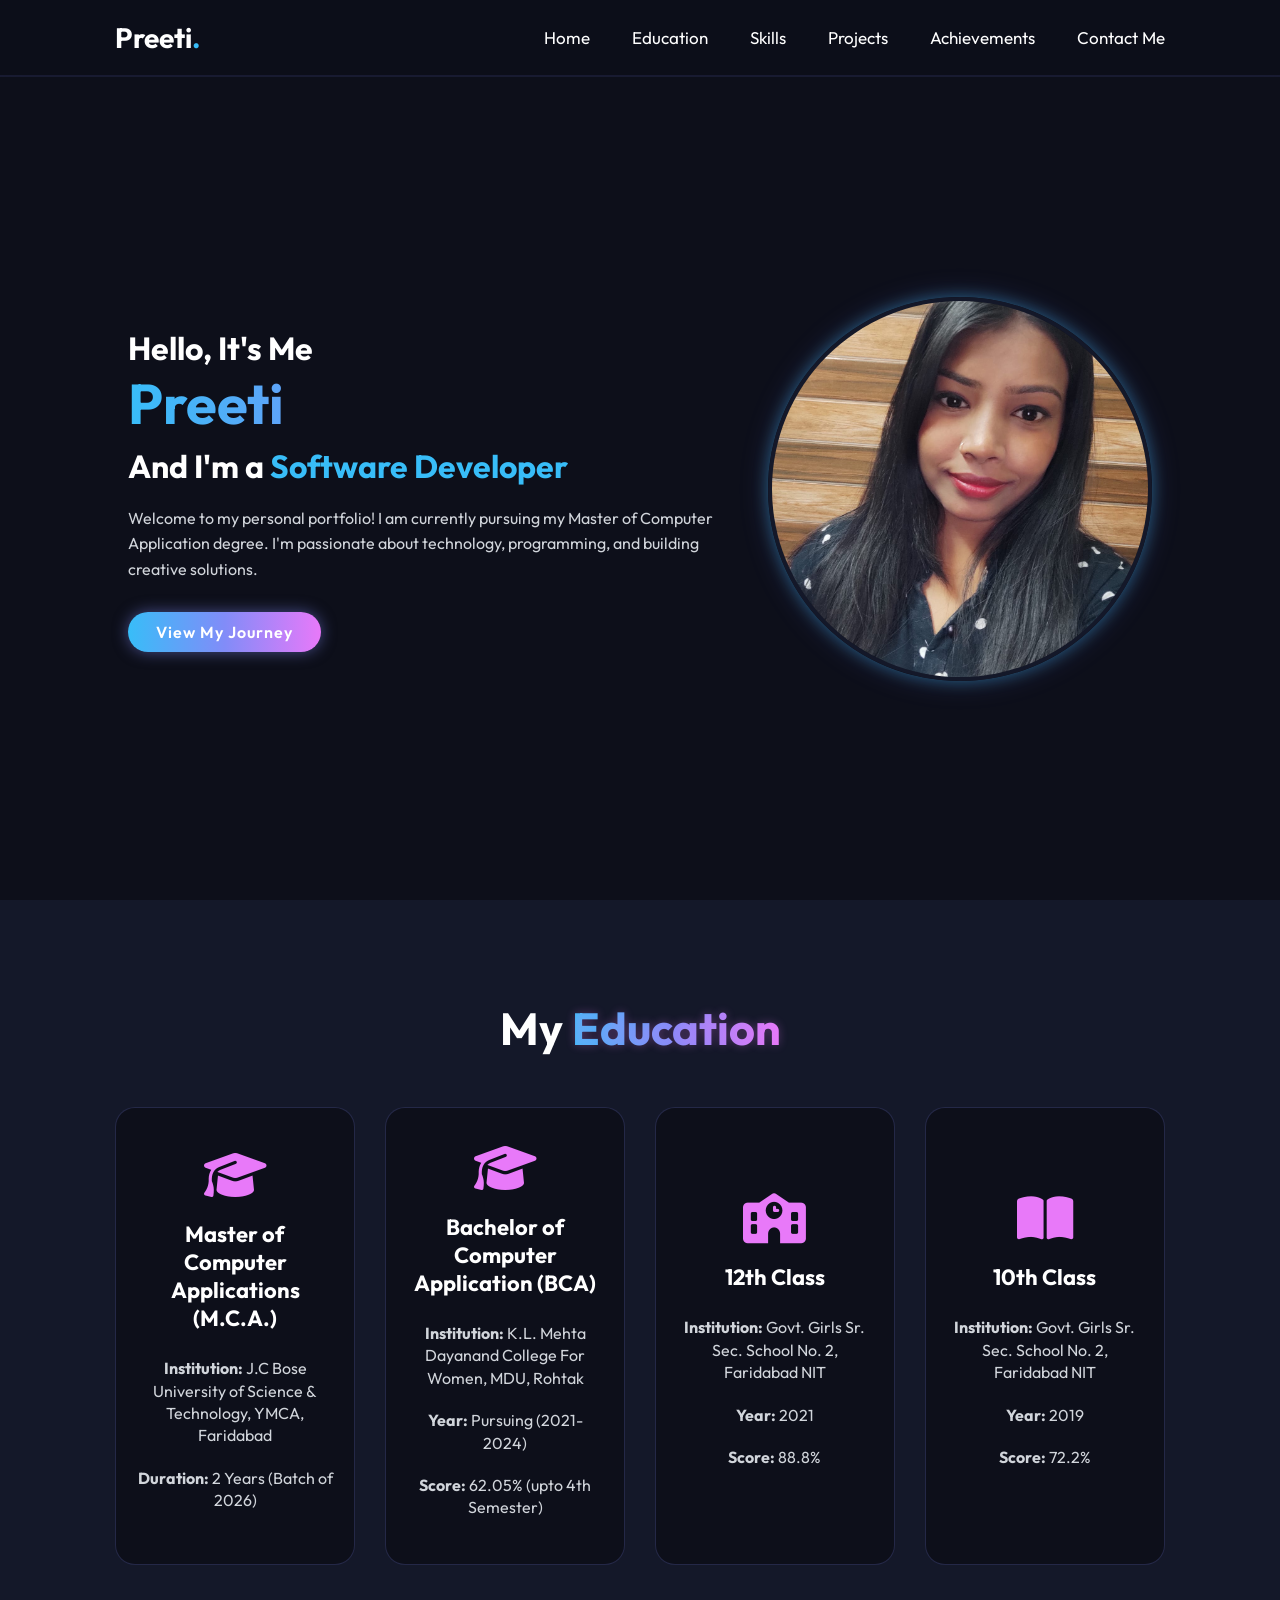
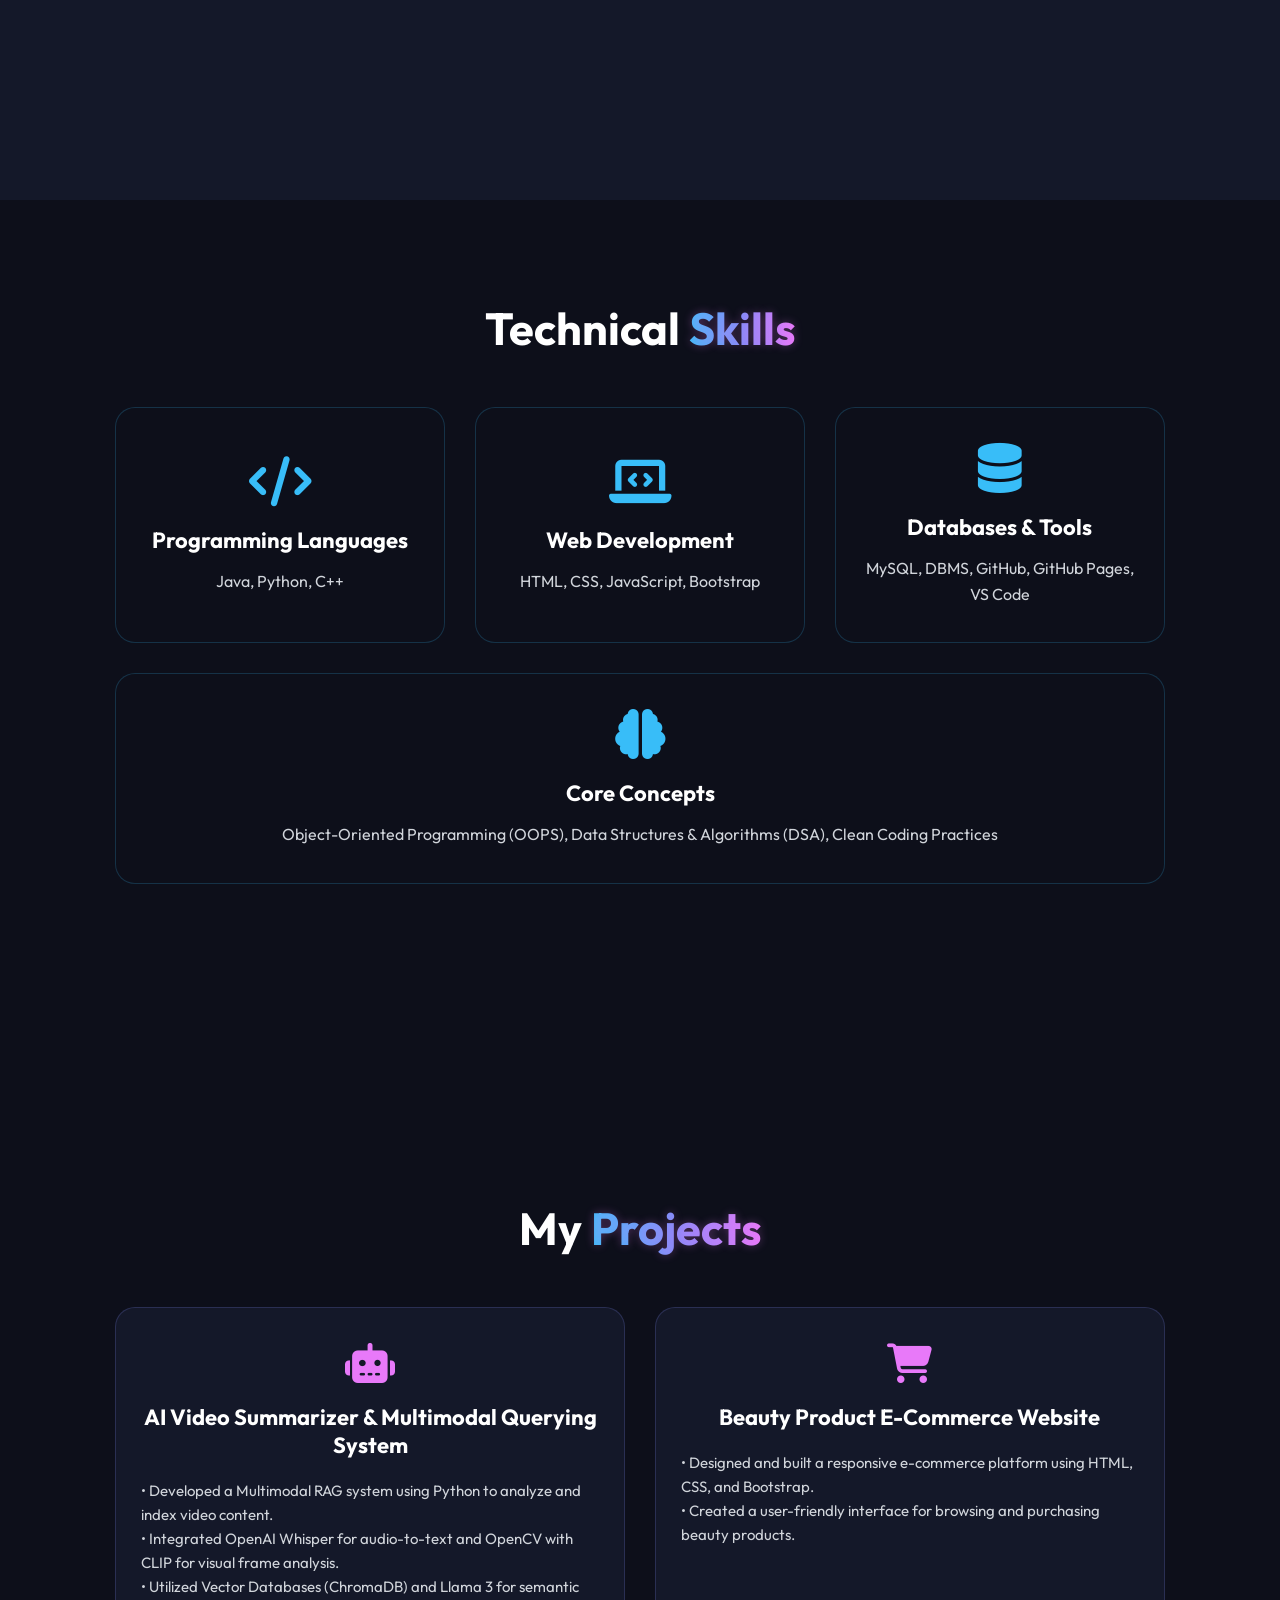
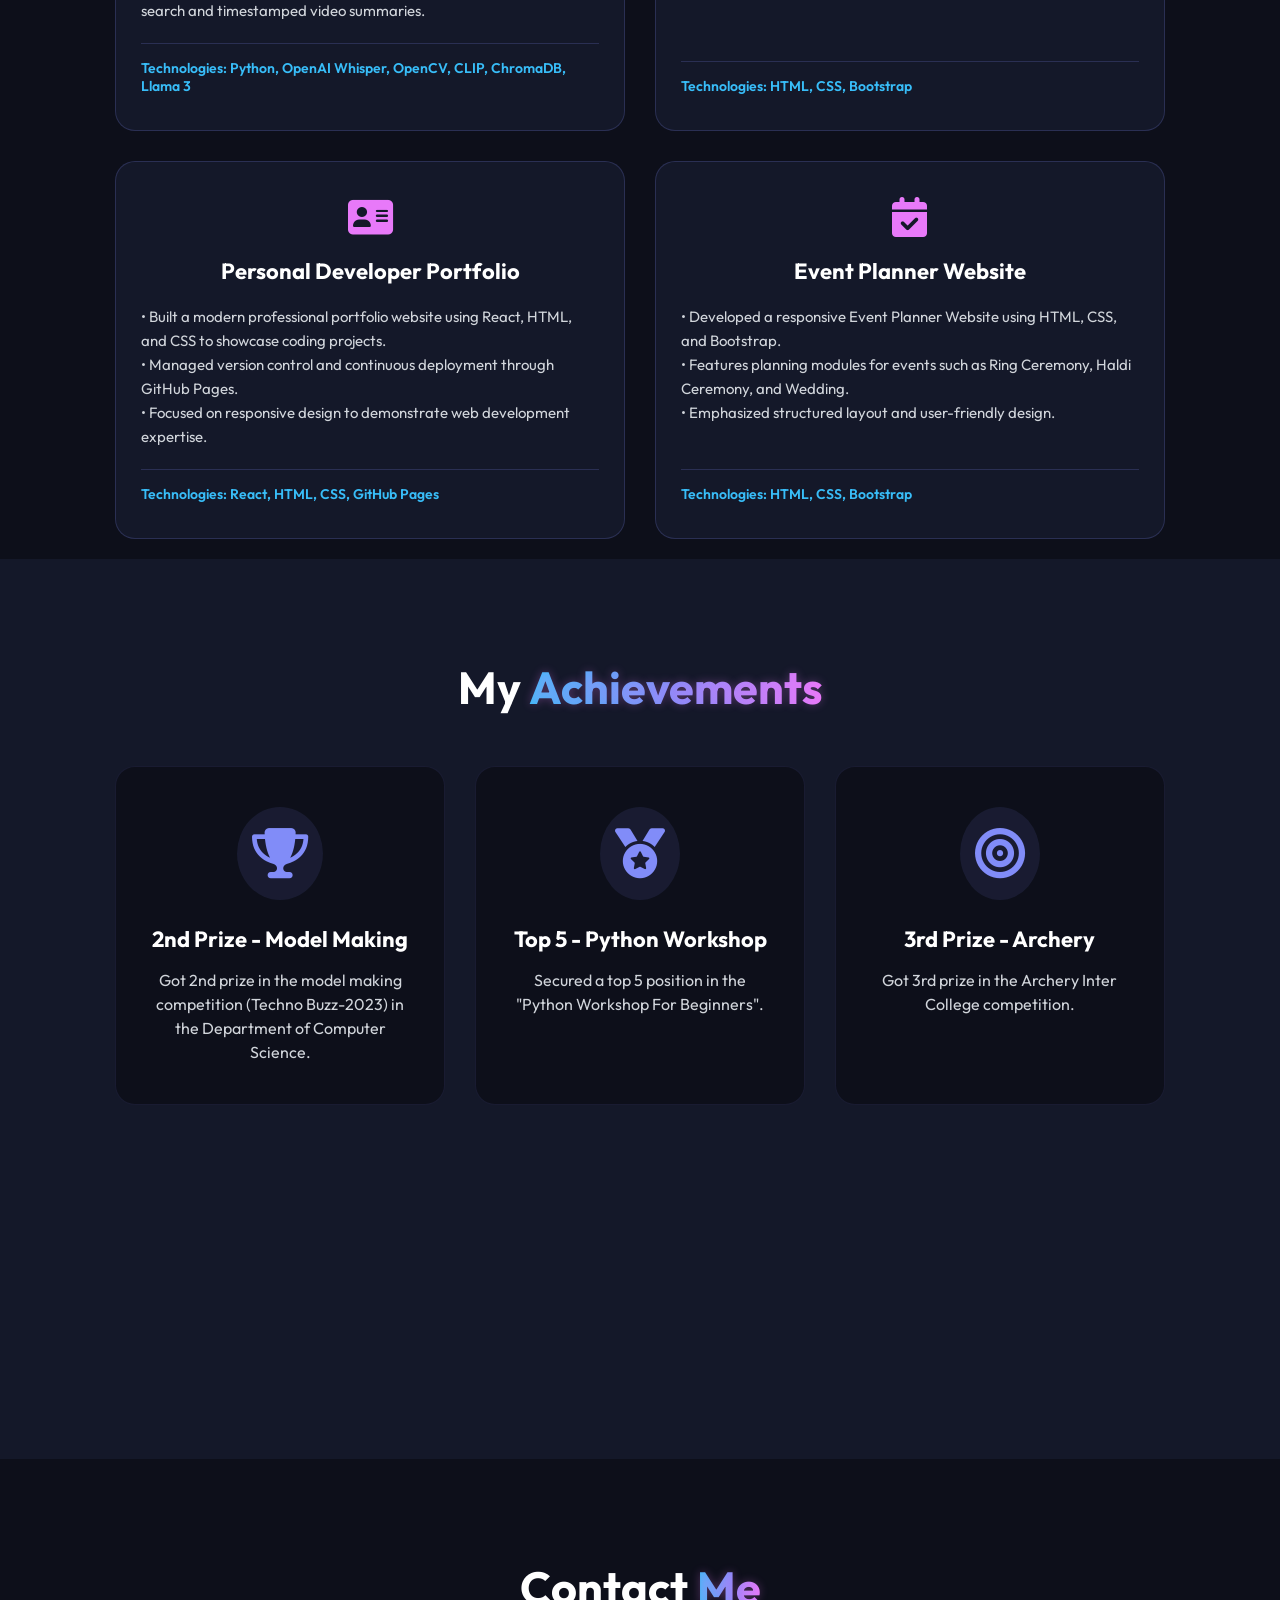
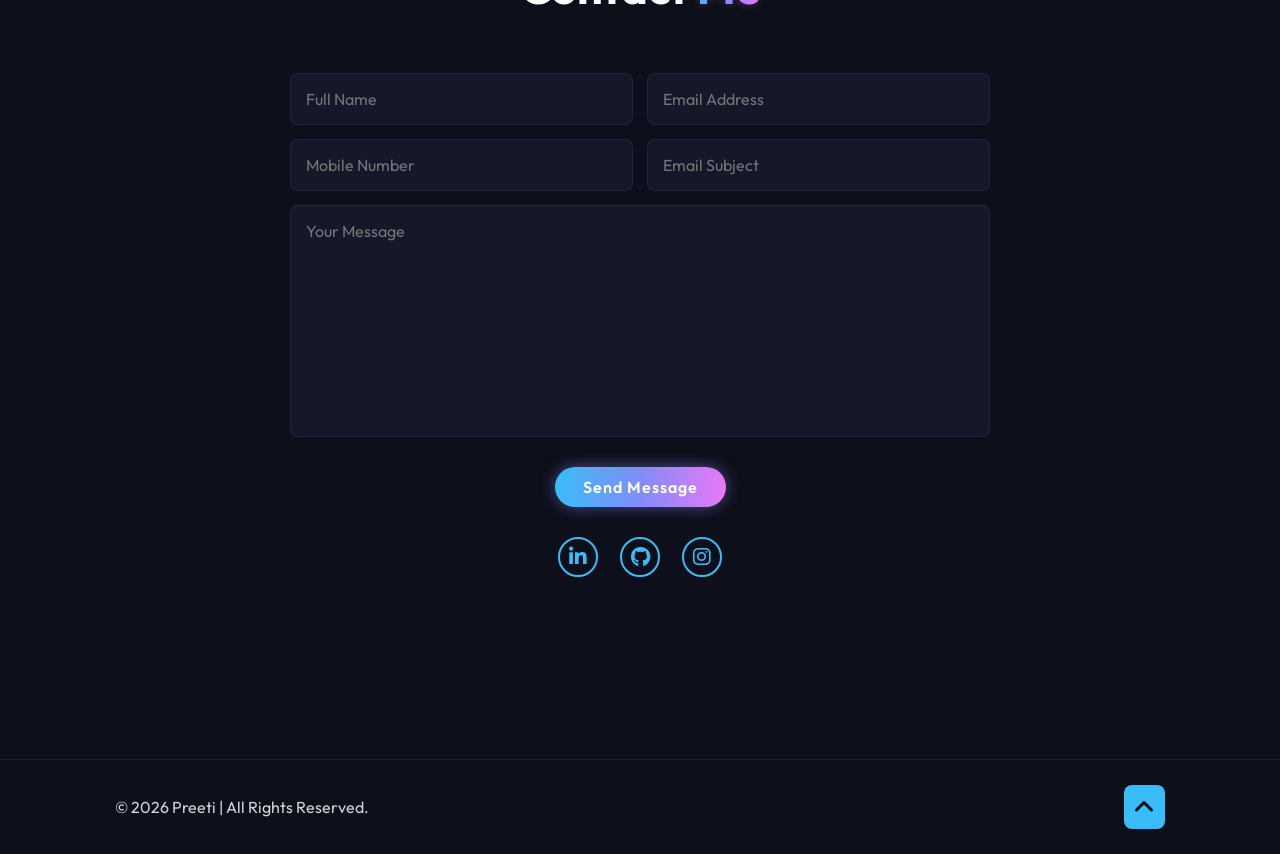
==== index.html @ 8437bf31 "Deleted README and renamed files for portfolio" ====
<!DOCTYPE html>
<html lang="en">

<head>
    <meta charset="UTF-8">
    <meta name="viewport" content="width=device-width, initial-scale=1.0">
    <title>Preeti | Portfolio</title>
    <!-- Modern Font: Outfit -->
    <link rel="preconnect" href="https://fonts.googleapis.com">
    <link rel="preconnect" href="https://fonts.gstatic.com" crossorigin>
    <link href="https://fonts.googleapis.com/css2?family=Outfit:wght@300;400;600;700&display=swap" rel="stylesheet">
    <!-- Font Awesome for Icons -->
    <link rel="stylesheet" href="https://cdnjs.cloudflare.com/ajax/libs/font-awesome/6.4.0/css/all.min.css">
    <link rel="stylesheet" href="style.css">
</head>

<body>
    <header class="header">
        <a href="#home" class="logo">Preeti<span>.</span></a>
        <nav class="navbar">
            <a href="#home">Home</a>
            <a href="#education">Education</a>
            <a href="#skills">Skills</a>
            <a href="#projects">Projects</a>
            <a href="#achievements">Achievements</a>
            <a href="#contact">Contact Me</a>
        </nav>
    </header>

    <section class="home" id="home">
        <div class="home-content">
            <h3>Hello, It's Me</h3>
            <h1>Preeti</h1>
            <h3>And I'm a <span class="highlight-text">Software Developer</span></h3>
            <p>Welcome to my personal portfolio! I am currently pursuing my Master of Computer Application degree. I'm
                passionate about technology, programming, and building creative solutions.</p>

            <a href="#education" class="btn">View My Journey</a>
        </div>
        <div class="home-img">
            <img src="preeti.jpeg" alt="Preeti Profile Picture">
        </div>
    </section>

    <section class="education" id="education">
        <h2 class="heading">My <span>Education</span></h2>
        <div class="education-container">
            <div class="education-box">
                <i class="fa-solid fa-graduation-cap"></i>
                <h3>Master of Computer Applications (M.C.A.)</h3>
                <p><strong>Institution:</strong> J.C Bose University of Science & Technology, YMCA, Faridabad</p>
                <p><strong>Duration:</strong> 2 Years (Batch of 2026)</p>
            </div>
            <div class="education-box">
                <i class="fa-solid fa-graduation-cap"></i>
                <h3>Bachelor of Computer Application (BCA)</h3>
                <p><strong>Institution:</strong> K.L. Mehta Dayanand College For Women, MDU, Rohtak</p>
                <p><strong>Year:</strong> Pursuing (2021-2024)</p>
                <p><strong>Score:</strong> 62.05% (upto 4th Semester)</p>
            </div>
            <div class="education-box">
                <i class="fa-solid fa-school"></i>
                <h3>12th Class</h3>
                <p><strong>Institution:</strong> Govt. Girls Sr. Sec. School No. 2, Faridabad NIT</p>
                <p><strong>Year:</strong> 2021</p>
                <p><strong>Score:</strong> 88.8%</p>
            </div>
            <div class="education-box">
                <i class="fa-solid fa-book-open"></i>
                <h3>10th Class</h3>
                <p><strong>Institution:</strong> Govt. Girls Sr. Sec. School No. 2, Faridabad NIT</p>
                <p><strong>Year:</strong> 2019</p>
                <p><strong>Score:</strong> 72.2%</p>
            </div>
        </div>
    </section>

    <section class="skills" id="skills">
        <h2 class="heading">Technical <span>Skills</span></h2>
        <div class="skills-container">
            <div class="skill-category">
                <i class="fa-solid fa-code"></i>
                <h3>Programming Languages</h3>
                <p>Java, Python, C++</p>
            </div>
            <div class="skill-category">
                <i class="fa-solid fa-laptop-code"></i>
                <h3>Web Development</h3>
                <p>HTML, CSS, JavaScript, Bootstrap</p>
            </div>
            <div class="skill-category">
                <i class="fa-solid fa-database"></i>
                <h3>Databases & Tools</h3>
                <p>MySQL, DBMS, GitHub, GitHub Pages, VS Code</p>
            </div>
            <div class="skill-category">
                <i class="fa-solid fa-brain"></i>
                <h3>Core Concepts</h3>
                <p>Object-Oriented Programming (OOPS), Data Structures & Algorithms (DSA), Clean Coding Practices</p>
            </div>
        </div>
    </section>

    <section class="projects" id="projects">
        <h2 class="heading">My <span>Projects</span></h2>
        <div class="project-container">
            <div class="project-box">
                <i class="fa-solid fa-robot"></i>
                <h3>AI Video Summarizer & Multimodal Querying System</h3>
                <p>• Developed a Multimodal RAG system using Python to analyze and index video content.<br>
                    • Integrated OpenAI Whisper for audio-to-text and OpenCV with CLIP for visual frame analysis.<br>
                    • Utilized Vector Databases (ChromaDB) and Llama 3 for semantic search and timestamped video
                    summaries.</p>
                <div class="tech-stack">Technologies: Python, OpenAI Whisper, OpenCV, CLIP, ChromaDB, Llama 3</div>
            </div>
            <div class="project-box">
                <i class="fa-solid fa-cart-shopping"></i>
                <h3>Beauty Product E-Commerce Website</h3>
                <p>• Designed and built a responsive e-commerce platform using HTML, CSS, and Bootstrap.<br>
                    • Created a user-friendly interface for browsing and purchasing beauty products.</p>
                <div class="tech-stack">Technologies: HTML, CSS, Bootstrap</div>
            </div>
            <div class="project-box">
                <i class="fa-solid fa-address-card"></i>
                <h3>Personal Developer Portfolio</h3>
                <p>• Built a modern professional portfolio website using React, HTML, and CSS to showcase coding
                    projects.<br>
                    • Managed version control and continuous deployment through GitHub Pages.<br>
                    • Focused on responsive design to demonstrate web development expertise.</p>
                <div class="tech-stack">Technologies: React, HTML, CSS, GitHub Pages</div>
            </div>
            <div class="project-box">
                <i class="fa-solid fa-calendar-check"></i>
                <h3>Event Planner Website</h3>
                <p>• Developed a responsive Event Planner Website using HTML, CSS, and Bootstrap.<br>
                    • Features planning modules for events such as Ring Ceremony, Haldi Ceremony, and Wedding.<br>
                    • Emphasized structured layout and user-friendly design.</p>
                <div class="tech-stack">Technologies: HTML, CSS, Bootstrap</div>
            </div>
        </div>
    </section>

    <section class="achievements" id="achievements">
        <h2 class="heading">My <span>Achievements</span></h2>
        <div class="achievement-container">
            <div class="achievement-card">
                <div class="card-icon"><i class="fa-solid fa-trophy"></i></div>
                <h3>2nd Prize - Model Making</h3>
                <p>Got 2nd prize in the model making competition (Techno Buzz-2023) in the Department of Computer
                    Science.</p>
            </div>
            <div class="achievement-card">
                <div class="card-icon"><i class="fa-solid fa-medal"></i></div>
                <h3>Top 5 - Python Workshop</h3>
                <p>Secured a top 5 position in the "Python Workshop For Beginners".</p>
            </div>
            <div class="achievement-card">
                <div class="card-icon"><i class="fa-solid fa-bullseye"></i></div>
                <h3>3rd Prize - Archery</h3>
                <p>Got 3rd prize in the Archery Inter College competition.</p>
            </div>
        </div>
    </section>

    <section class="contact" id="contact">
        <h2 class="heading">Contact <span>Me</span></h2>
        <form action="#" class="contact-form">
            <div class="input-box">
                <input type="text" placeholder="Full Name" required>
                <input type="email" placeholder="Email Address" required>
            </div>
            <div class="input-box">
                <input type="text" placeholder="Mobile Number">
                <input type="text" placeholder="Email Subject" required>
            </div>
            <textarea name="" id="" cols="30" rows="10" placeholder="Your Message" required></textarea>
            <input type="submit" value="Send Message" class="btn">
        </form>
        <div class="social-media contact-social">
            <a href="http://linkedin.com/in/preeti-singh-a3a07a3a5" target="_blank"><i
                    class="fa-brands fa-linkedin-in"></i></a>
            <a href="https://github.com/preeti-techcraft" target="_blank"><i class="fa-brands fa-github"></i></a>
            <a href="https://www.instagram.com/preeti_02112002/" target="_blank"><i
                    class="fa-brands fa-instagram"></i></a>
        </div>
    </section>

    <footer class="footer">
        <div class="footer-text">
            <p>&copy; 2026 Preeti | All Rights Reserved.</p>
        </div>
        <div class="footer-iconTop">
            <a href="#home"><i class="fa-solid fa-angle-up"></i></a>
        </div>
    </footer>
</body>

</html>
---- style.css ----
:root {
    --bg-color: #0d0f1a;
    --second-bg-color: #141829;
    --text-color: #d1d5db;
    --main-color: #38bdf8;
    /* Soft Neon Gradient */
    --neon-gradient: linear-gradient(90deg, #38bdf8, #818cf8, #e879f9);
    --neon-box-shadow: 0 0 15px rgba(56, 189, 248, 0.4), 0 0 30px rgba(129, 140, 248, 0.2);
}

* {
    margin: 0;
    padding: 0;
    box-sizing: border-box;
    text-decoration: none;
    border: none;
    outline: none;
    scroll-behavior: smooth;
    font-family: 'Outfit', sans-serif;
}

html {
    font-size: 62.5%; /* 1rem = 10px */
    overflow-x: hidden;
}

body {
    background: var(--bg-color);
    color: var(--text-color);
}

/* Header & Navbar */
.header {
    position: fixed;
    top: 0;
    left: 0;
    width: 100%;
    padding: 2rem 9%;
    background: rgba(13, 15, 26, 0.85);
    backdrop-filter: blur(12px);
    display: flex;
    justify-content: space-between;
    align-items: center;
    z-index: 100;
    border-bottom: 2px solid rgba(129, 140, 248, 0.1);
}

.logo {
    font-size: 2.8rem;
    color: #fff;
    font-weight: 700;
    cursor: default;
}
.logo span {
    color: var(--main-color);
}

.navbar a {
    font-size: 1.7rem;
    color: #fff;
    margin-left: 4rem;
    position: relative;
    transition: 0.3s;
}

.navbar a:hover,
.navbar a:focus {
    color: #818cf8;
    text-shadow: 0 0 10px rgba(129, 140, 248, 0.6);
}

/* Section Shared */
section {
    min-height: 100vh;
    padding: 10rem 9% 2rem;
}

.heading {
    text-align: center;
    font-size: 4.5rem;
    margin-bottom: 5rem;
    color: #fff;
}

.heading span {
    background: var(--neon-gradient);
    -webkit-background-clip: text;
    -webkit-text-fill-color: transparent;
    text-shadow: 0 0 10px rgba(232, 121, 249, 0.3);
}

/* Home Section */
.home {
    display: flex;
    justify-content: center;
    align-items: center;
    gap: 4rem;
}

.home-content h3 {
    font-size: 3.2rem;
    font-weight: 700;
    color: #fff;
}

.home-content h1 {
    font-size: 5.6rem;
    font-weight: 700;
    line-height: 1.3;
    background: var(--neon-gradient);
    -webkit-background-clip: text;
    -webkit-text-fill-color: transparent;
    padding-bottom: 5px;
}

.highlight-text {
    color: var(--main-color);
}

.home-content p {
    font-size: 1.6rem;
    margin: 2rem 0 3rem;
    line-height: 1.6;
    max-width: 600px;
}

.social-media a {
    display: inline-flex;
    justify-content: center;
    align-items: center;
    width: 4rem;
    height: 4rem;
    background: transparent;
    border: 2px solid var(--main-color);
    border-radius: 50%;
    font-size: 2rem;
    color: var(--main-color);
    margin: 3rem 1.5rem 3rem 0;
    transition: .5s ease;
}

.social-media a:hover {
    background: var(--main-color);
    color: var(--bg-color);
    box-shadow: 0 0 10px var(--main-color), 0 0 20px var(--main-color);
    transform: translateY(-5px);
}

.btn {
    display: inline-block;
    padding: 1rem 2.8rem;
    background: var(--neon-gradient);
    border-radius: 4rem;
    box-shadow: 0 0 15px rgba(129, 140, 248, 0.5);
    font-size: 1.6rem;
    color: #fff;
    letter-spacing: .1rem;
    font-weight: 600;
    transition: .5s ease;
}

.btn:hover {
    box-shadow: 0 0 25px rgba(232, 121, 249, 0.7);
    transform: scale(1.05);
}

.home-img img {
    width: 30vw;
    max-width: 450px;
    border-radius: 50%;
    animation: floatImage 4s ease-in-out infinite;
    box-shadow: var(--neon-box-shadow);
    border: 4px solid var(--second-bg-color);
    object-fit: cover;
    aspect-ratio: 1/1;
}

@keyframes floatImage {
    0% { transform: translateY(0); }
    50% { transform: translateY(-2.4rem); }
    100% { transform: translateY(0); }
}

/* Education Section */
.education {
    background: var(--second-bg-color);
}

.education-container {
    display: flex;
    justify-content: center;
    align-items: stretch;
    flex-wrap: wrap;
    gap: 3rem;
}

.education-box {
    flex: 1 1 20rem;
    background: var(--bg-color);
    padding: 3.5rem 2rem;
    border-radius: 2rem;
    text-align: center;
    border: 1px solid rgba(129, 140, 248, 0.2);
    transition: 0.4s ease;
    cursor: pointer;
    display: flex;
    flex-direction: column;
    justify-content: center;
}

.education-box:hover {
    border-color: #818cf8;
    transform: translateY(-10px);
    box-shadow: var(--neon-box-shadow);
}

.education-box i {
    font-size: 5rem;
    color: #e879f9;
    margin-bottom: 2rem;
}

.education-box h3 {
    font-size: 2.2rem;
    margin-bottom: 1.5rem;
    color: #fff;
}

.education-box p {
    font-size: 1.6rem;
    margin: 1rem 0;
    color: var(--text-color);
    line-height: 1.4;
}

/* Skills Section */
.skills-container {
    display: flex;
    justify-content: center;
    align-items: stretch;
    flex-wrap: wrap;
    gap: 3rem;
}

.skill-category {
    flex: 1 1 30rem;
    background: var(--bg-color);
    padding: 3.5rem 2rem;
    border-radius: 2rem;
    text-align: center;
    border: 1px solid rgba(56, 189, 248, 0.2);
    transition: 0.4s ease;
    cursor: default;
    display: flex;
    flex-direction: column;
    justify-content: center;
    position: relative;
    overflow: hidden;
}

.skill-category::before {
    content: '';
    position: absolute;
    width: 100%;
    height: 100%;
    left: 0;
    top: 0;
    background: var(--neon-gradient);
    opacity: 0;
    transition: opacity 0.4s ease;
    z-index: 0;
}

.skill-category:hover::before {
    opacity: 0.05;
}

.skill-category:hover {
    border-color: #38bdf8;
    transform: translateY(-8px);
    box-shadow: 0 0 15px rgba(56, 189, 248, 0.4);
}

.skill-category i {
    font-size: 5rem;
    color: var(--main-color);
    margin-bottom: 2rem;
    z-index: 1;
}

.skill-category h3 {
    font-size: 2.2rem;
    margin-bottom: 1.5rem;
    color: #fff;
    z-index: 1;
}

.skill-category p {
    font-size: 1.6rem;
    color: var(--text-color);
    line-height: 1.6;
    z-index: 1;
}

/* Achievements Section */
.achievements {
    background: var(--second-bg-color);
}

.achievement-container {
    display: grid;
    grid-template-columns: repeat(auto-fit, minmax(30rem, 1fr));
    gap: 3rem;
    justify-content: center;
}

.achievement-card {
    background: var(--bg-color);
    border-radius: 2rem;
    padding: 4rem 3rem;
    text-align: center;
    position: relative;
    overflow: hidden;
    z-index: 1;
    transition: .5s;
    border: 1px solid rgba(129, 140, 248, 0.1);
}

.achievement-card:hover {
    transform: translateY(-8px);
    box-shadow: 0 0 20px rgba(129, 140, 248, 0.4);
    border-color: #818cf8;
}

.card-icon {
    font-size: 5rem;
    color: #818cf8;
    margin-bottom: 2.5rem;
    display: inline-block;
    padding: 1.5rem;
    background: rgba(129, 140, 248, 0.1);
    border-radius: 50%;
}

.achievement-card h3 {
    font-size: 2.2rem;
    color: #fff;
    margin-bottom: 1.5rem;
}

.achievement-card p {
    font-size: 1.6rem;
    line-height: 1.5;
}

/* Projects Section */
.projects {
    background: var(--bg-color);
}

.project-container {
    display: flex;
    justify-content: center;
    align-items: stretch;
    flex-wrap: wrap;
    gap: 3rem;
}

.project-box {
    flex: 1 1 40rem;
    background: var(--second-bg-color);
    padding: 3.5rem 2.5rem;
    border-radius: 2rem;
    text-align: left;
    border: 1px solid rgba(129, 140, 248, 0.2);
    transition: 0.4s ease;
    display: flex;
    flex-direction: column;
}

.project-box:hover {
    border-color: #818cf8;
    transform: translateY(-10px);
    box-shadow: var(--neon-box-shadow);
}

.project-box i {
    font-size: 4rem;
    color: #e879f9;
    margin-bottom: 2rem;
    text-align: center;
}

.project-box h3 {
    font-size: 2.2rem;
    margin-bottom: 2rem;
    color: #fff;
    text-align: center;
}

.project-box p {
    font-size: 1.5rem;
    margin-bottom: 2rem;
    color: var(--text-color);
    line-height: 1.6;
    flex-grow: 1; /* Pushes tech stack to the bottom */
}

.tech-stack {
    font-size: 1.4rem;
    color: var(--main-color);
    font-weight: 600;
    margin-top: auto;
    padding-top: 1.5rem;
    border-top: 1px solid rgba(129, 140, 248, 0.2);
}

/* Contact Section */
.contact {
    background: var(--bg-color);
}

.contact-form {
    max-width: 70rem;
    margin: 1rem auto;
    text-align: center;
    margin-bottom: 3rem;
}

.contact-social {
    text-align: center;
    margin-bottom: 2rem;
}

.contact-social a {
    margin: 0 1rem;
}

.contact-form .input-box {
    display: flex;
    justify-content: space-between;
    flex-wrap: wrap;
}

.contact-form .input-box input,
.contact-form textarea {
    width: 100%;
    padding: 1.5rem;
    font-size: 1.6rem;
    color: var(--text-color);
    background: var(--second-bg-color);
    border-radius: .8rem;
    margin: .7rem 0;
    border: 1px solid rgba(129, 140, 248, 0.1);
    transition: 0.3s;
}

.contact-form .input-box input:focus,
.contact-form textarea:focus {
    border-color: #38bdf8;
    box-shadow: 0 0 10px rgba(56, 189, 248, 0.3);
}

.contact-form .input-box input {
    width: 49%;
}

.contact-form textarea {
    resize: none;
}

.contact-form .btn {
    margin-top: 2rem;
    cursor: pointer;
}

/* Footer */
.footer {
    display: flex;
    justify-content: space-between;
    align-items: center;
    flex-wrap: wrap;
    padding: 2.5rem 9%;
    background: var(--bg-color);
    border-top: 1px solid rgba(56, 189, 248, 0.1);
}

.footer-text p {
    font-size: 1.6rem;
}

.footer-iconTop a {
    display: inline-flex;
    justify-content: center;
    align-items: center;
    padding: 1rem;
    background: var(--main-color);
    border-radius: .8rem;
    transition: .5s ease;
}

.footer-iconTop a:hover {
    box-shadow: 0 0 15px var(--main-color);
    background: #818cf8;
}

.footer-iconTop a i {
    font-size: 2.4rem;
    color: var(--bg-color);
}

/* Responsive Design */
@media (max-width: 991px) {
    html {
        font-size: 55%;
    }
    .header {
        padding: 2rem 5%;
    }
    section {
        padding: 10rem 5% 2rem;
    }
    .footer {
        padding: 2.5rem 5%;
    }
}

@media (max-width: 768px) {
    .home {
        flex-direction: column-reverse;
        text-align: center;
        padding-top: 12rem;
    }
    .home-content h1 {
        font-size: 4.5rem;
    }
    .home-content p {
        margin: 2rem auto 3rem;
    }
    .home-img img {
        width: 60vw;
        margin-bottom: 3rem;
    }
    .header {
        flex-direction: column;
        gap: 1.5rem;
        padding: 1.5rem 5%;
    }
    .navbar a {
        margin: 0 1rem;
        font-size: 1.5rem;
    }
    .contact-form .input-box input {
        width: 100%;
    }
    .footer {
        flex-direction: column;
        gap: 2rem;
        text-align: center;
    }
}
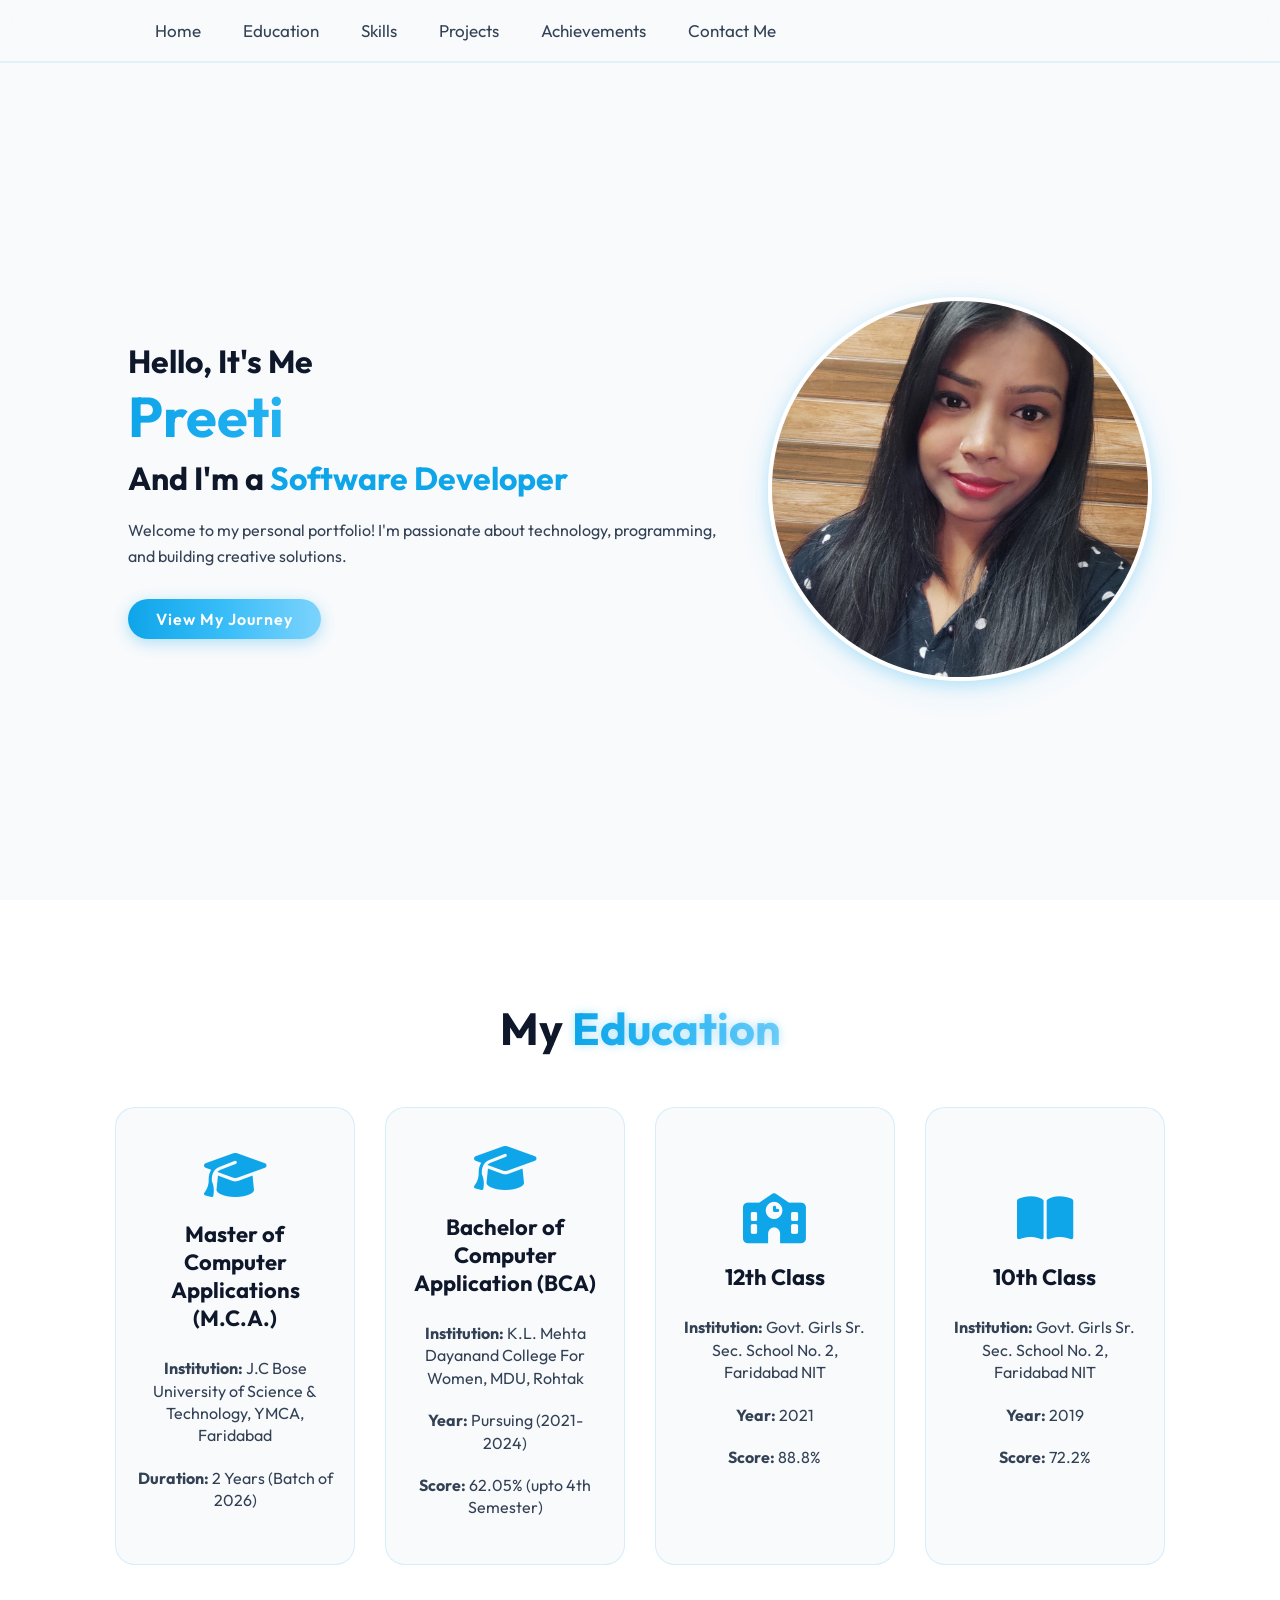
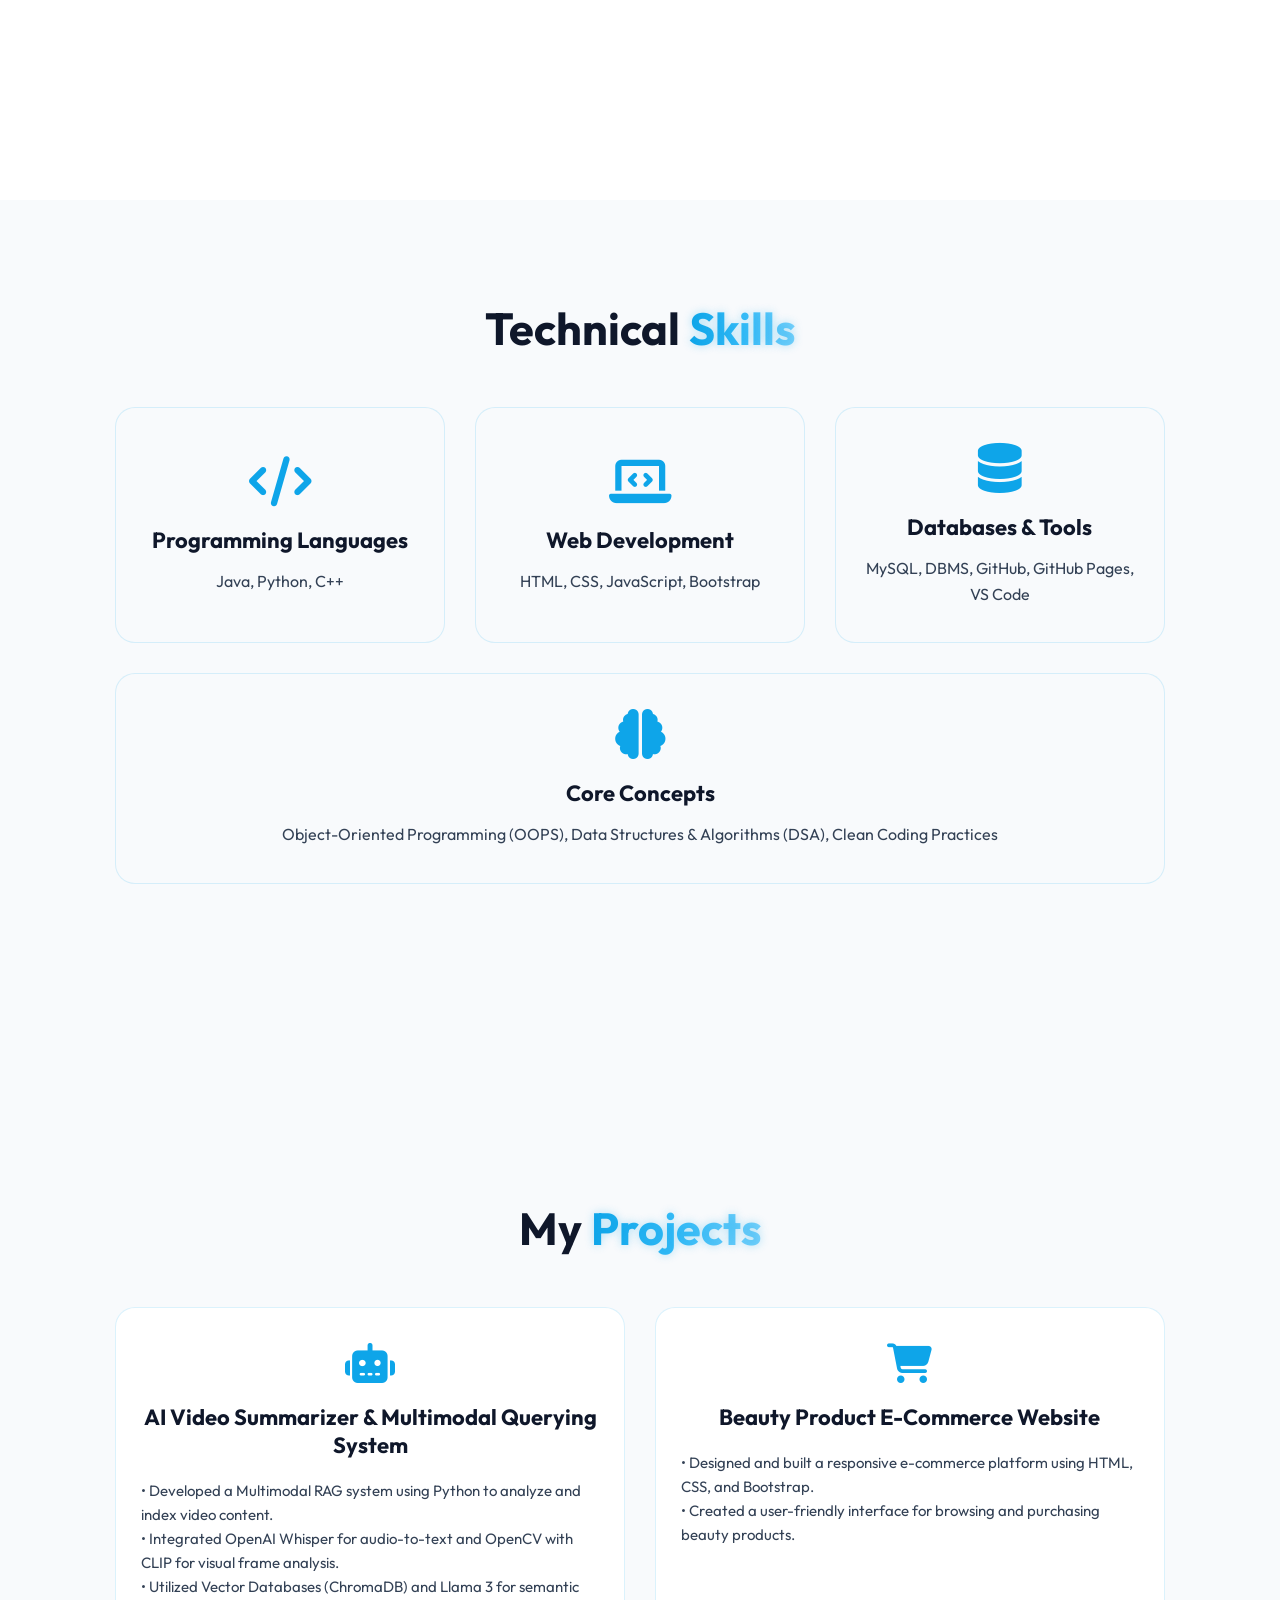
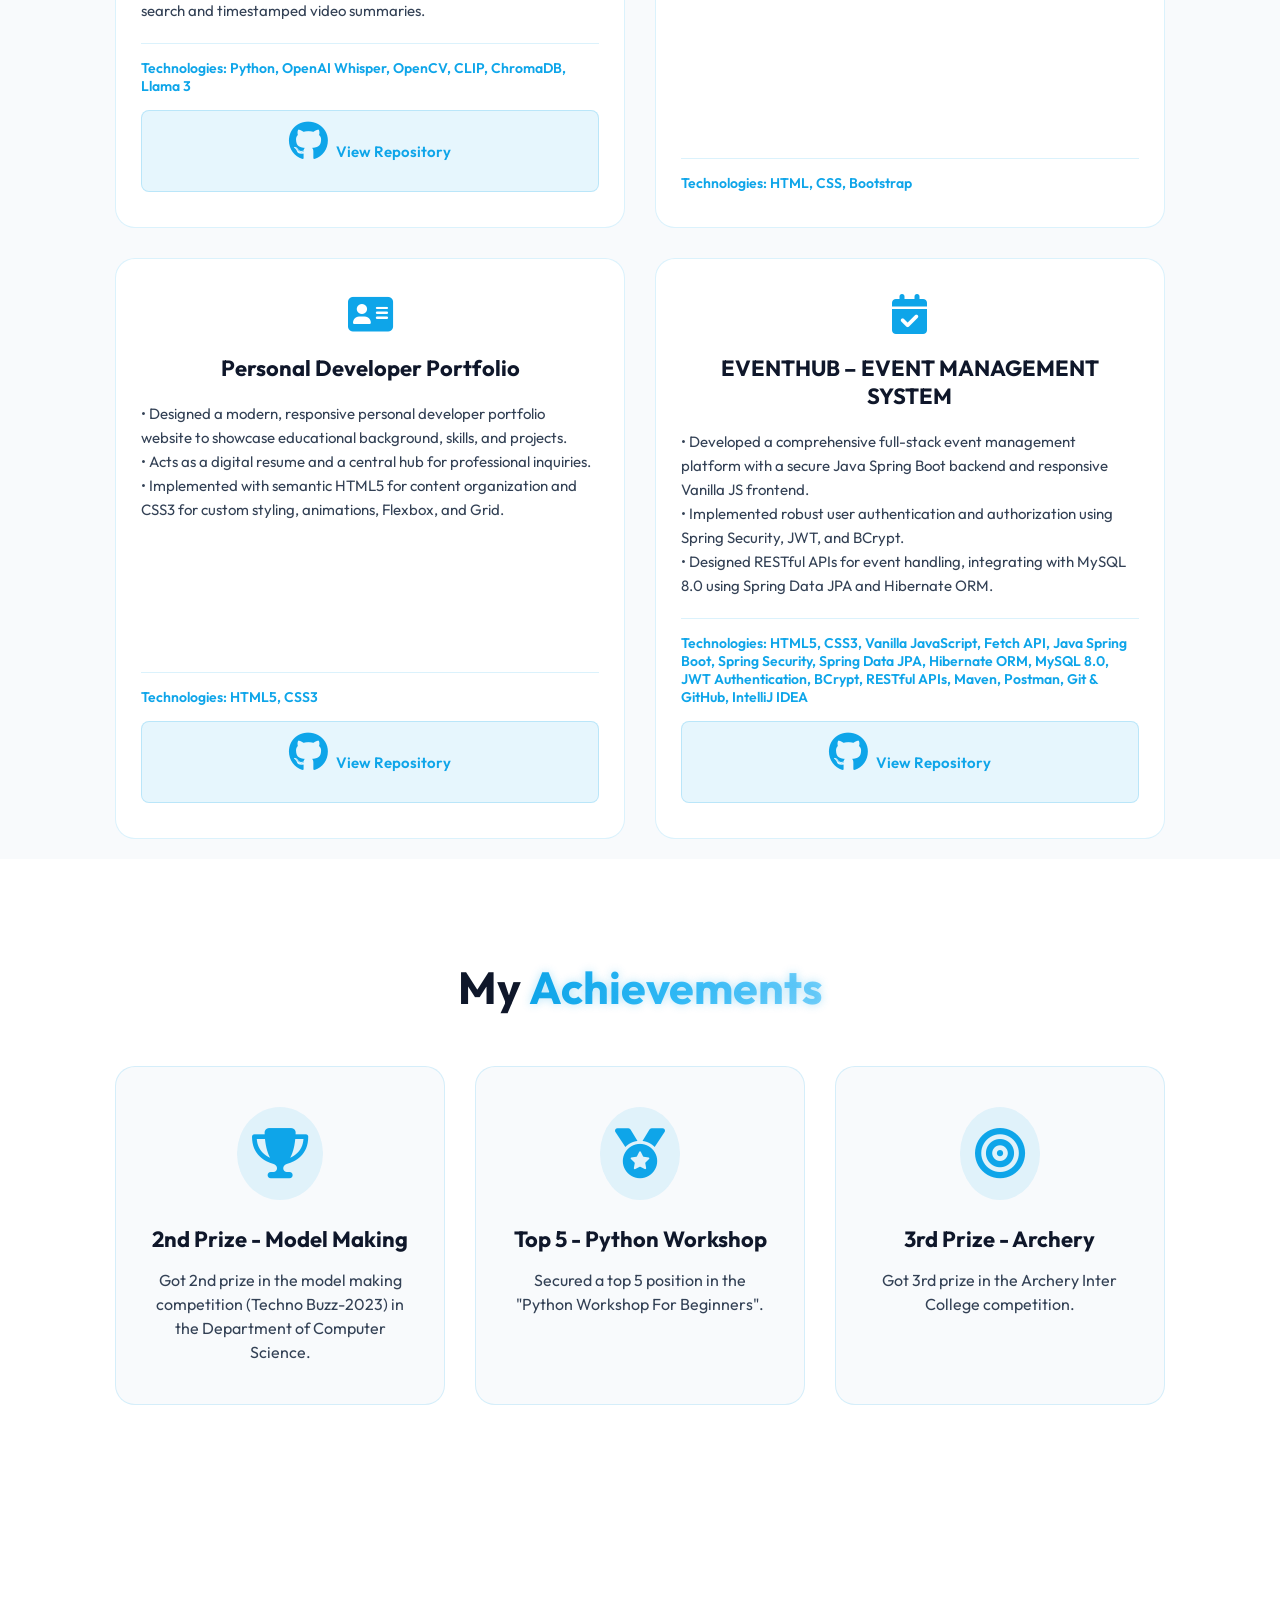
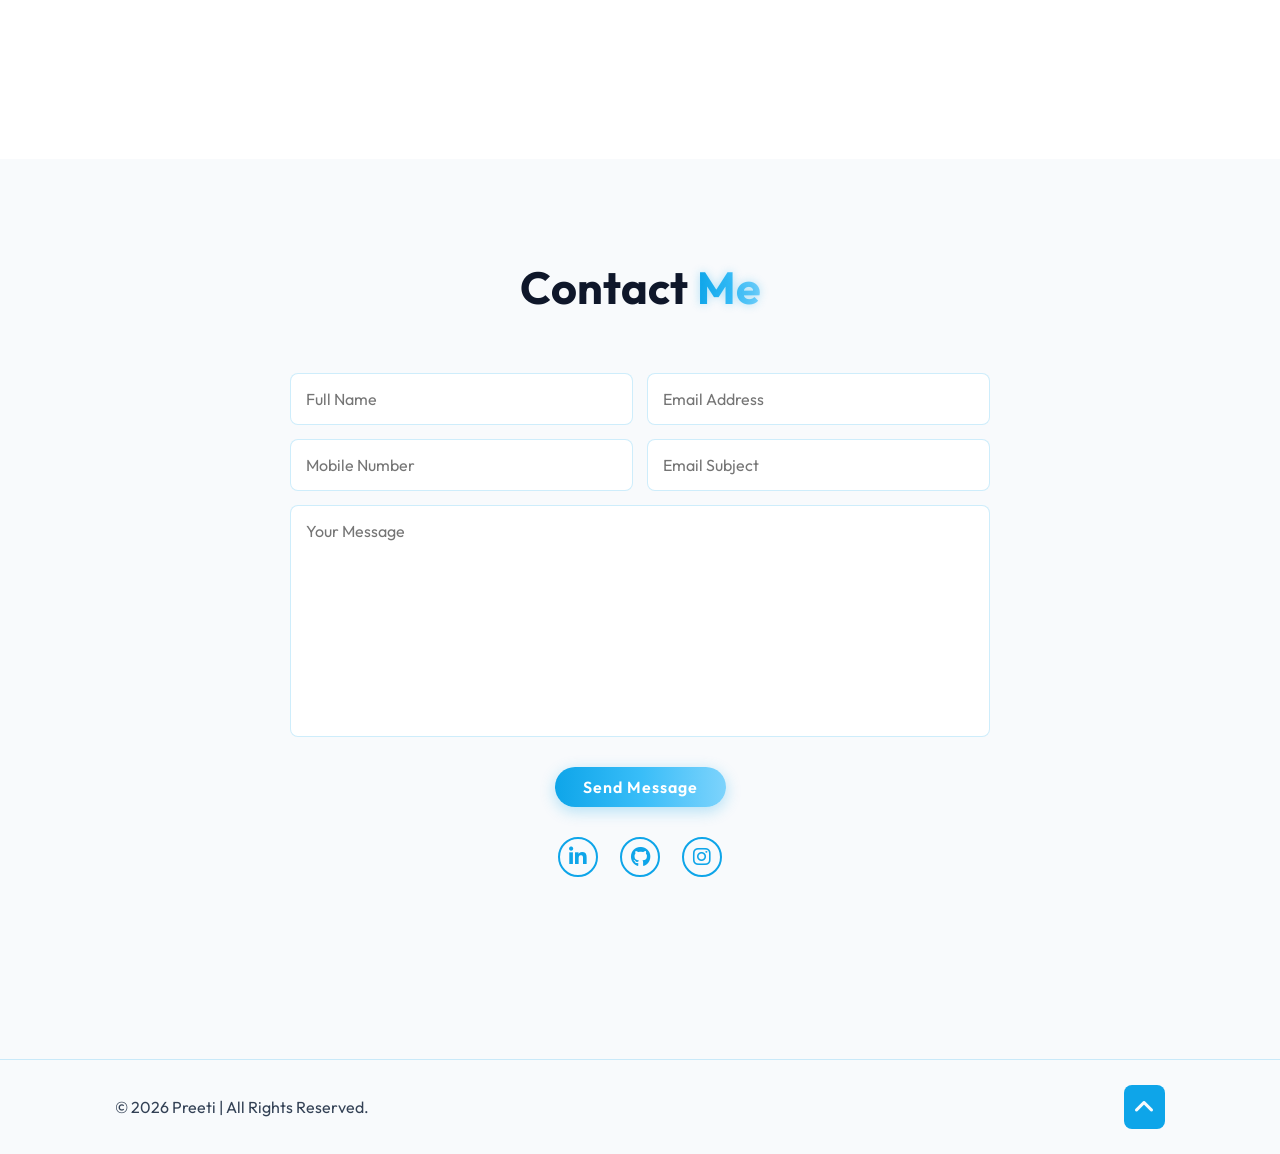
==== commit dce430b0: "Update portfolio: Minimalist Frost theme, refined project descriptions, and added GitHub repository " ====
--- a/index.html
+++ b/index.html
@@ -16,7 +16,7 @@
 
 <body>
     <header class="header">
-        <a href="#home" class="logo">Preeti<span>.</span></a>
+
         <nav class="navbar">
             <a href="#home">Home</a>
             <a href="#education">Education</a>
@@ -32,7 +32,7 @@
             <h3>Hello, It's Me</h3>
             <h1>Preeti</h1>
             <h3>And I'm a <span class="highlight-text">Software Developer</span></h3>
-            <p>Welcome to my personal portfolio! I am currently pursuing my Master of Computer Application degree. I'm
+            <p>Welcome to my personal portfolio! I'm
                 passionate about technology, programming, and building creative solutions.</p>
 
             <a href="#education" class="btn">View My Journey</a>
@@ -112,6 +112,8 @@
                     • Utilized Vector Databases (ChromaDB) and Llama 3 for semantic search and timestamped video
                     summaries.</p>
                 <div class="tech-stack">Technologies: Python, OpenAI Whisper, OpenCV, CLIP, ChromaDB, Llama 3</div>
+                <a href="https://github.com/preeti-techcraft" target="_blank" class="project-link"><i
+                        class="fa-brands fa-github"></i> View Repository</a>
             </div>
             <div class="project-box">
                 <i class="fa-solid fa-cart-shopping"></i>
@@ -123,19 +125,29 @@
             <div class="project-box">
                 <i class="fa-solid fa-address-card"></i>
                 <h3>Personal Developer Portfolio</h3>
-                <p>• Built a modern professional portfolio website using React, HTML, and CSS to showcase coding
-                    projects.<br>
-                    • Managed version control and continuous deployment through GitHub Pages.<br>
-                    • Focused on responsive design to demonstrate web development expertise.</p>
-                <div class="tech-stack">Technologies: React, HTML, CSS, GitHub Pages</div>
+                <p>• Designed a modern, responsive personal developer portfolio website to showcase educational
+                    background, skills, and projects.<br>
+                    • Acts as a digital resume and a central hub for professional inquiries.<br>
+                    • Implemented with semantic HTML5 for content organization and CSS3 for custom styling, animations,
+                    Flexbox, and Grid.</p>
+                <div class="tech-stack">Technologies: HTML5, CSS3</div>
+                <a href="https://github.com/preeti-techcraft/preeti_portofolio" target="_blank" class="project-link"><i
+                        class="fa-brands fa-github"></i> View Repository</a>
             </div>
             <div class="project-box">
                 <i class="fa-solid fa-calendar-check"></i>
-                <h3>Event Planner Website</h3>
-                <p>• Developed a responsive Event Planner Website using HTML, CSS, and Bootstrap.<br>
-                    • Features planning modules for events such as Ring Ceremony, Haldi Ceremony, and Wedding.<br>
-                    • Emphasized structured layout and user-friendly design.</p>
-                <div class="tech-stack">Technologies: HTML, CSS, Bootstrap</div>
+                <h3>EVENTHUB – EVENT MANAGEMENT SYSTEM</h3>
+                <p>• Developed a comprehensive full-stack event management platform with a secure Java Spring Boot
+                    backend and responsive Vanilla JS frontend.<br>
+                    • Implemented robust user authentication and authorization using Spring Security, JWT, and
+                    BCrypt.<br>
+                    • Designed RESTful APIs for event handling, integrating with MySQL 8.0 using Spring Data JPA and
+                    Hibernate ORM.</p>
+                <div class="tech-stack">Technologies: HTML5, CSS3, Vanilla JavaScript, Fetch API, Java Spring Boot,
+                    Spring Security, Spring Data JPA, Hibernate ORM, MySQL 8.0, JWT Authentication, BCrypt, RESTful
+                    APIs, Maven, Postman, Git & GitHub, IntelliJ IDEA</div>
+                <a href="https://github.com/preeti-techcraft" target="_blank" class="project-link"><i
+                        class="fa-brands fa-github"></i> View Repository</a>
             </div>
         </div>
     </section>
--- a/style.css
+++ b/style.css
@@ -1,11 +1,11 @@
 :root {
-    --bg-color: #0d0f1a;
-    --second-bg-color: #141829;
-    --text-color: #d1d5db;
-    --main-color: #38bdf8;
-    /* Soft Neon Gradient */
-    --neon-gradient: linear-gradient(90deg, #38bdf8, #818cf8, #e879f9);
-    --neon-box-shadow: 0 0 15px rgba(56, 189, 248, 0.4), 0 0 30px rgba(129, 140, 248, 0.2);
+    --bg-color: #f8fafc;
+    --second-bg-color: #ffffff;
+    --text-color: #334155;
+    --main-color: #0ea5e9;
+    /* Frost Gradient */
+    --neon-gradient: linear-gradient(90deg, #0ea5e9, #38bdf8, #7dd3fc);
+    --neon-box-shadow: 0 4px 15px rgba(14, 165, 233, 0.2), 0 8px 30px rgba(56, 189, 248, 0.15);
 }
 
 * {
@@ -36,18 +36,18 @@
     left: 0;
     width: 100%;
     padding: 2rem 9%;
-    background: rgba(13, 15, 26, 0.85);
+    background: rgba(248, 250, 252, 0.85);
     backdrop-filter: blur(12px);
     display: flex;
     justify-content: space-between;
     align-items: center;
     z-index: 100;
-    border-bottom: 2px solid rgba(129, 140, 248, 0.1);
+    border-bottom: 2px solid rgba(14, 165, 233, 0.1);
 }
 
 .logo {
     font-size: 2.8rem;
-    color: #fff;
+    color: #0f172a;
     font-weight: 700;
     cursor: default;
 }
@@ -57,7 +57,7 @@
 
 .navbar a {
     font-size: 1.7rem;
-    color: #fff;
+    color: #334155;
     margin-left: 4rem;
     position: relative;
     transition: 0.3s;
@@ -65,8 +65,8 @@
 
 .navbar a:hover,
 .navbar a:focus {
-    color: #818cf8;
-    text-shadow: 0 0 10px rgba(129, 140, 248, 0.6);
+    color: #0ea5e9;
+    text-shadow: 0 0 10px rgba(14, 165, 233, 0.4);
 }
 
 /* Section Shared */
@@ -79,14 +79,14 @@
     text-align: center;
     font-size: 4.5rem;
     margin-bottom: 5rem;
-    color: #fff;
+    color: #0f172a;
 }
 
 .heading span {
     background: var(--neon-gradient);
     -webkit-background-clip: text;
     -webkit-text-fill-color: transparent;
-    text-shadow: 0 0 10px rgba(232, 121, 249, 0.3);
+    text-shadow: 0 0 10px rgba(14, 165, 233, 0.3);
 }
 
 /* Home Section */
@@ -100,7 +100,7 @@
 .home-content h3 {
     font-size: 3.2rem;
     font-weight: 700;
-    color: #fff;
+    color: #0f172a;
 }
 
 .home-content h1 {
@@ -142,7 +142,7 @@
 .social-media a:hover {
     background: var(--main-color);
     color: var(--bg-color);
-    box-shadow: 0 0 10px var(--main-color), 0 0 20px var(--main-color);
+    box-shadow: 0 4px 10px rgba(14, 165, 233, 0.3), 0 6px 20px rgba(14, 165, 233, 0.2);
     transform: translateY(-5px);
 }
 
@@ -151,7 +151,7 @@
     padding: 1rem 2.8rem;
     background: var(--neon-gradient);
     border-radius: 4rem;
-    box-shadow: 0 0 15px rgba(129, 140, 248, 0.5);
+    box-shadow: 0 4px 15px rgba(14, 165, 233, 0.3);
     font-size: 1.6rem;
     color: #fff;
     letter-spacing: .1rem;
@@ -160,7 +160,7 @@
 }
 
 .btn:hover {
-    box-shadow: 0 0 25px rgba(232, 121, 249, 0.7);
+    box-shadow: 0 6px 25px rgba(14, 165, 233, 0.5);
     transform: scale(1.05);
 }
 
@@ -200,7 +200,7 @@
     padding: 3.5rem 2rem;
     border-radius: 2rem;
     text-align: center;
-    border: 1px solid rgba(129, 140, 248, 0.2);
+    border: 1px solid rgba(14, 165, 233, 0.15);
     transition: 0.4s ease;
     cursor: pointer;
     display: flex;
@@ -209,21 +209,21 @@
 }
 
 .education-box:hover {
-    border-color: #818cf8;
+    border-color: #0ea5e9;
     transform: translateY(-10px);
     box-shadow: var(--neon-box-shadow);
 }
 
 .education-box i {
     font-size: 5rem;
-    color: #e879f9;
+    color: #0ea5e9;
     margin-bottom: 2rem;
 }
 
 .education-box h3 {
     font-size: 2.2rem;
     margin-bottom: 1.5rem;
-    color: #fff;
+    color: #0f172a;
 }
 
 .education-box p {
@@ -248,7 +248,7 @@
     padding: 3.5rem 2rem;
     border-radius: 2rem;
     text-align: center;
-    border: 1px solid rgba(56, 189, 248, 0.2);
+    border: 1px solid rgba(14, 165, 233, 0.15);
     transition: 0.4s ease;
     cursor: default;
     display: flex;
@@ -276,9 +276,9 @@
 }
 
 .skill-category:hover {
-    border-color: #38bdf8;
+    border-color: #0ea5e9;
     transform: translateY(-8px);
-    box-shadow: 0 0 15px rgba(56, 189, 248, 0.4);
+    box-shadow: 0 6px 15px rgba(14, 165, 233, 0.3);
 }
 
 .skill-category i {
@@ -291,7 +291,7 @@
 .skill-category h3 {
     font-size: 2.2rem;
     margin-bottom: 1.5rem;
-    color: #fff;
+    color: #0f172a;
     z-index: 1;
 }
 
@@ -323,28 +323,28 @@
     overflow: hidden;
     z-index: 1;
     transition: .5s;
-    border: 1px solid rgba(129, 140, 248, 0.1);
+    border: 1px solid rgba(14, 165, 233, 0.15);
 }
 
 .achievement-card:hover {
     transform: translateY(-8px);
-    box-shadow: 0 0 20px rgba(129, 140, 248, 0.4);
-    border-color: #818cf8;
+    box-shadow: 0 6px 20px rgba(14, 165, 233, 0.2);
+    border-color: #0ea5e9;
 }
 
 .card-icon {
     font-size: 5rem;
-    color: #818cf8;
+    color: #0ea5e9;
     margin-bottom: 2.5rem;
     display: inline-block;
     padding: 1.5rem;
-    background: rgba(129, 140, 248, 0.1);
+    background: rgba(14, 165, 233, 0.1);
     border-radius: 50%;
 }
 
 .achievement-card h3 {
     font-size: 2.2rem;
-    color: #fff;
+    color: #0f172a;
     margin-bottom: 1.5rem;
 }
 
@@ -372,21 +372,21 @@
     padding: 3.5rem 2.5rem;
     border-radius: 2rem;
     text-align: left;
-    border: 1px solid rgba(129, 140, 248, 0.2);
+    border: 1px solid rgba(14, 165, 233, 0.15);
     transition: 0.4s ease;
     display: flex;
     flex-direction: column;
 }
 
 .project-box:hover {
-    border-color: #818cf8;
+    border-color: #0ea5e9;
     transform: translateY(-10px);
     box-shadow: var(--neon-box-shadow);
 }
 
 .project-box i {
     font-size: 4rem;
-    color: #e879f9;
+    color: #0ea5e9;
     margin-bottom: 2rem;
     text-align: center;
 }
@@ -394,7 +394,7 @@
 .project-box h3 {
     font-size: 2.2rem;
     margin-bottom: 2rem;
-    color: #fff;
+    color: #0f172a;
     text-align: center;
 }
 
@@ -412,7 +412,31 @@
     font-weight: 600;
     margin-top: auto;
     padding-top: 1.5rem;
-    border-top: 1px solid rgba(129, 140, 248, 0.2);
+    border-top: 1px solid rgba(14, 165, 233, 0.15);
+}
+
+.project-link {
+    display: inline-flex;
+    align-items: center;
+    justify-content: center;
+    gap: 0.8rem;
+    margin-top: 1.5rem;
+    padding: 1rem 2rem;
+    background: rgba(14, 165, 233, 0.1);
+    color: var(--main-color);
+    border-radius: 0.8rem;
+    font-size: 1.5rem;
+    font-weight: 600;
+    transition: 0.3s ease;
+    border: 1px solid rgba(14, 165, 233, 0.2);
+    text-decoration: none;
+}
+
+.project-link:hover {
+    background: var(--main-color);
+    color: #ffffff;
+    box-shadow: 0 4px 10px rgba(14, 165, 233, 0.3);
+    transform: translateY(-3px);
 }
 
 /* Contact Section */
@@ -451,14 +475,14 @@
     background: var(--second-bg-color);
     border-radius: .8rem;
     margin: .7rem 0;
-    border: 1px solid rgba(129, 140, 248, 0.1);
+    border: 1px solid rgba(14, 165, 233, 0.2);
     transition: 0.3s;
 }
 
 .contact-form .input-box input:focus,
 .contact-form textarea:focus {
-    border-color: #38bdf8;
-    box-shadow: 0 0 10px rgba(56, 189, 248, 0.3);
+    border-color: #0ea5e9;
+    box-shadow: 0 4px 10px rgba(14, 165, 233, 0.2);
 }
 
 .contact-form .input-box input {
@@ -482,7 +506,7 @@
     flex-wrap: wrap;
     padding: 2.5rem 9%;
     background: var(--bg-color);
-    border-top: 1px solid rgba(56, 189, 248, 0.1);
+    border-top: 1px solid rgba(14, 165, 233, 0.2);
 }
 
 .footer-text p {
@@ -500,8 +524,8 @@
 }
 
 .footer-iconTop a:hover {
-    box-shadow: 0 0 15px var(--main-color);
-    background: #818cf8;
+    box-shadow: 0 4px 15px var(--main-color);
+    background: #0284c7;
 }
 
 .footer-iconTop a i {
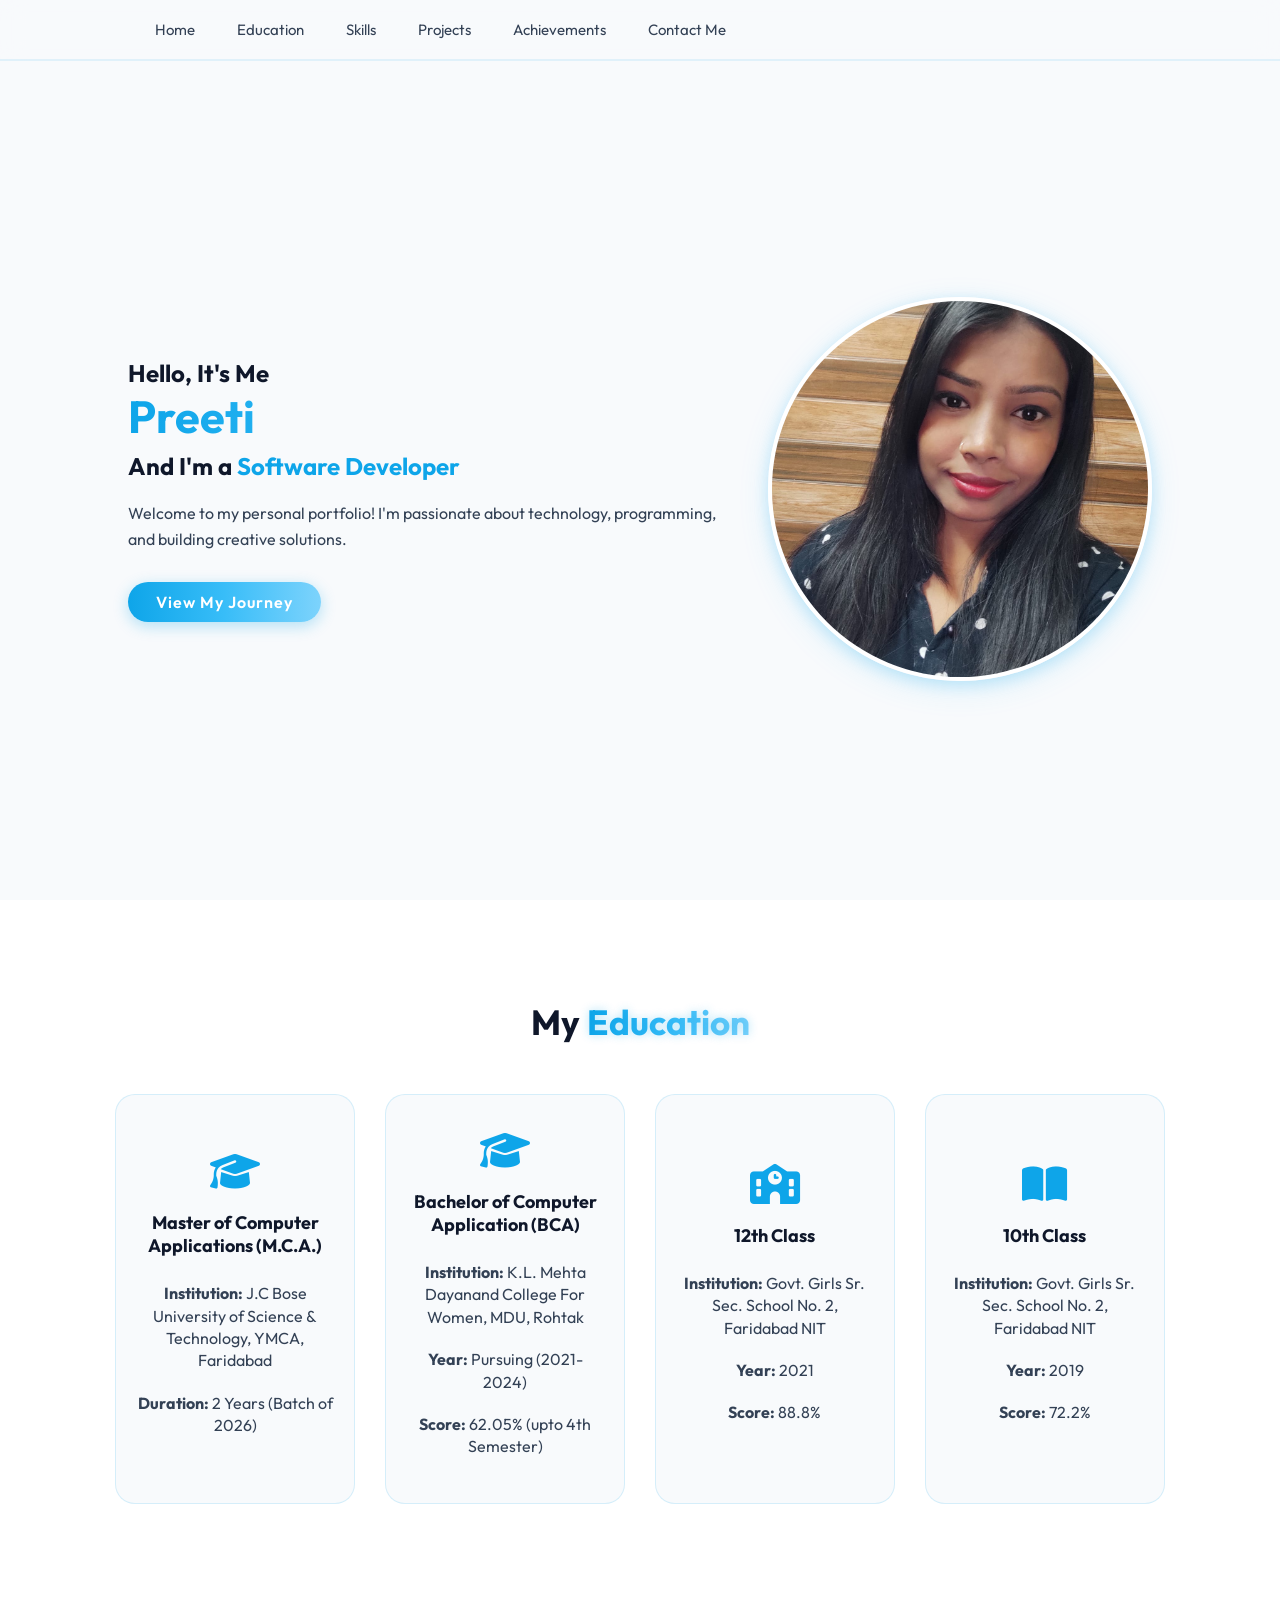
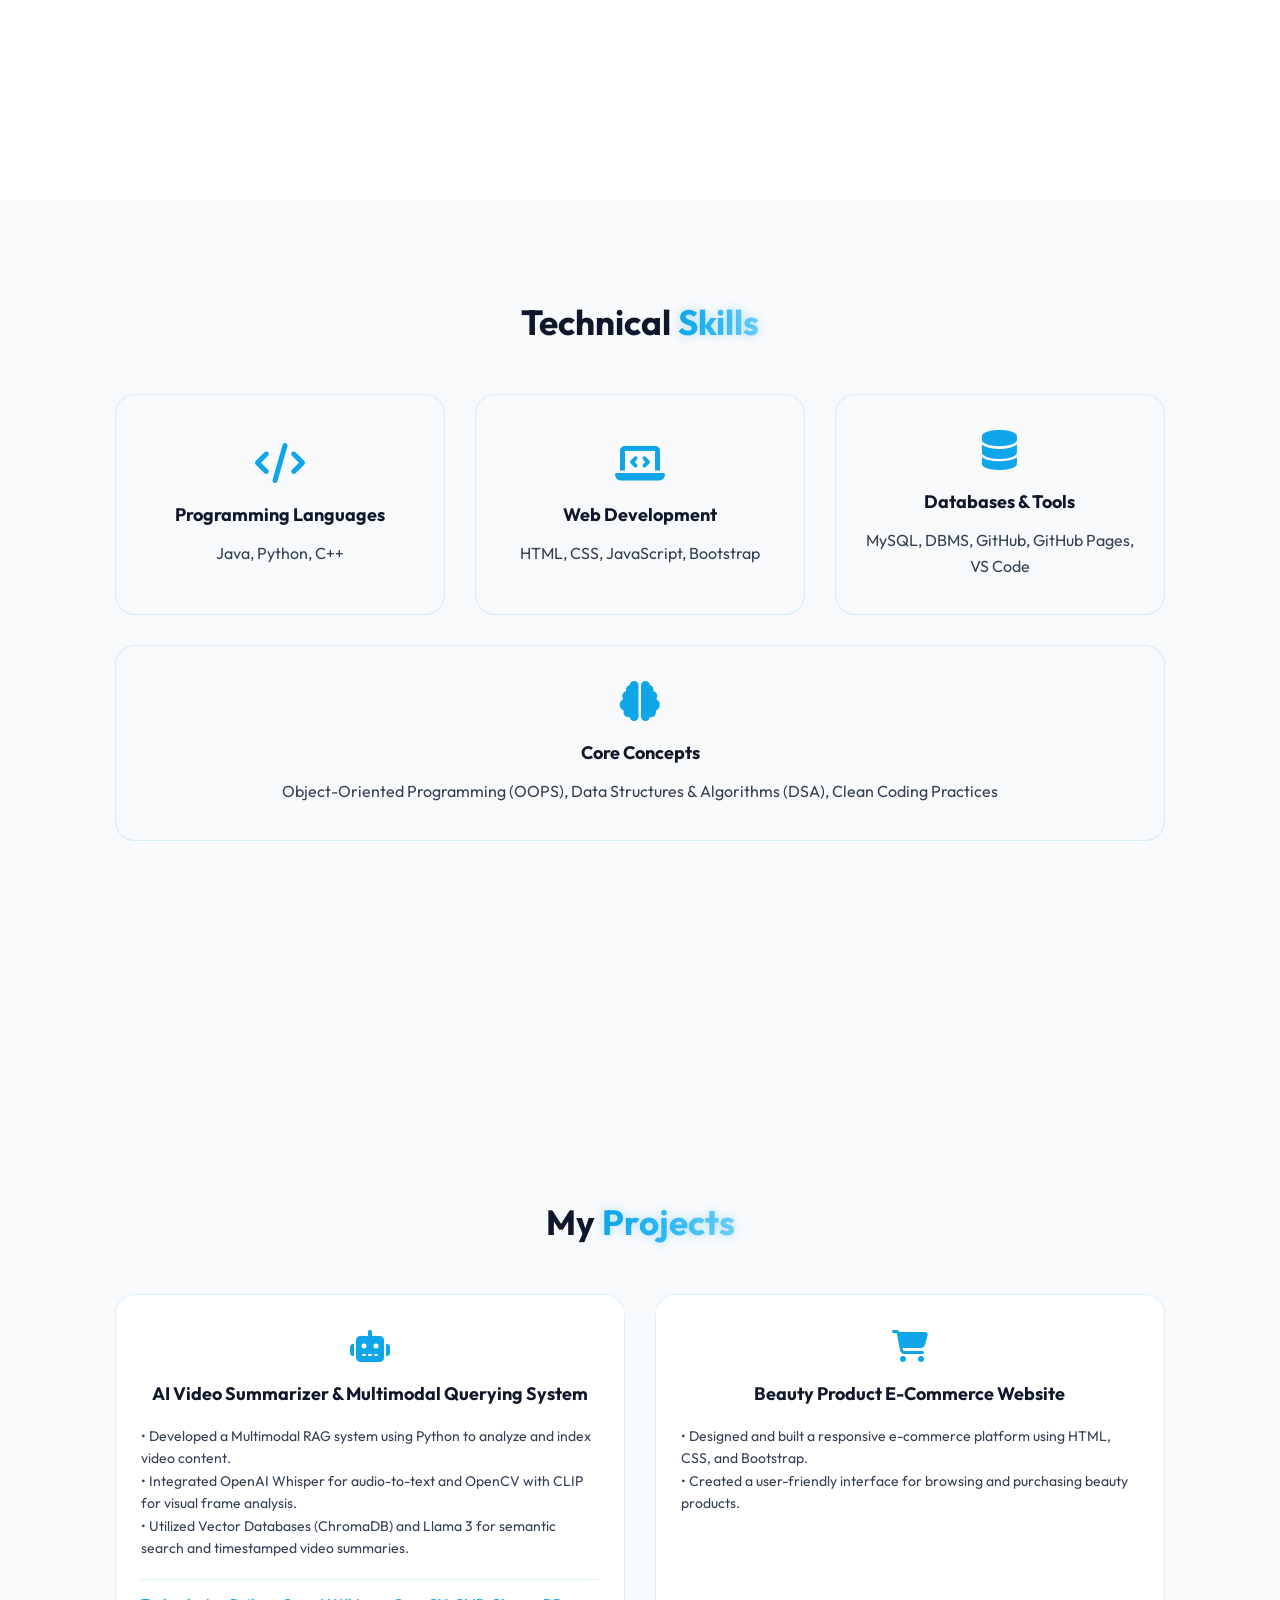
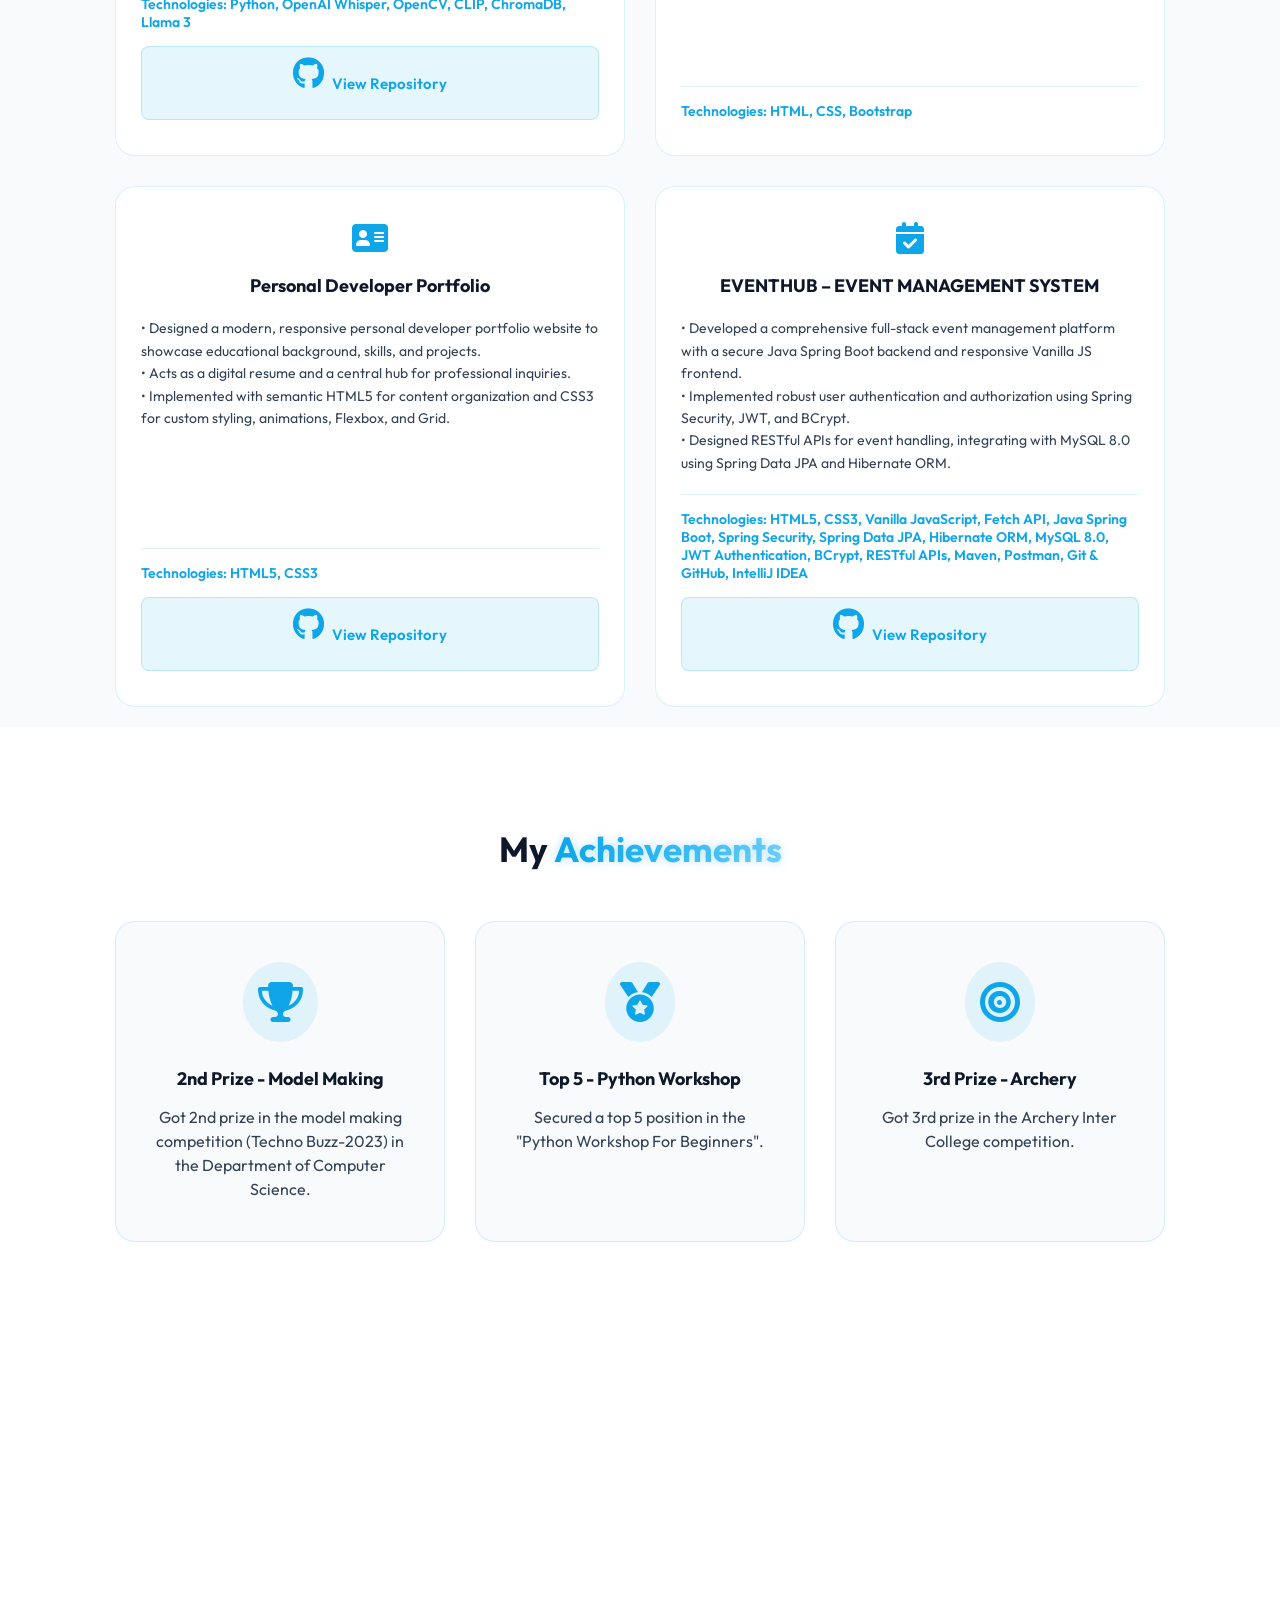
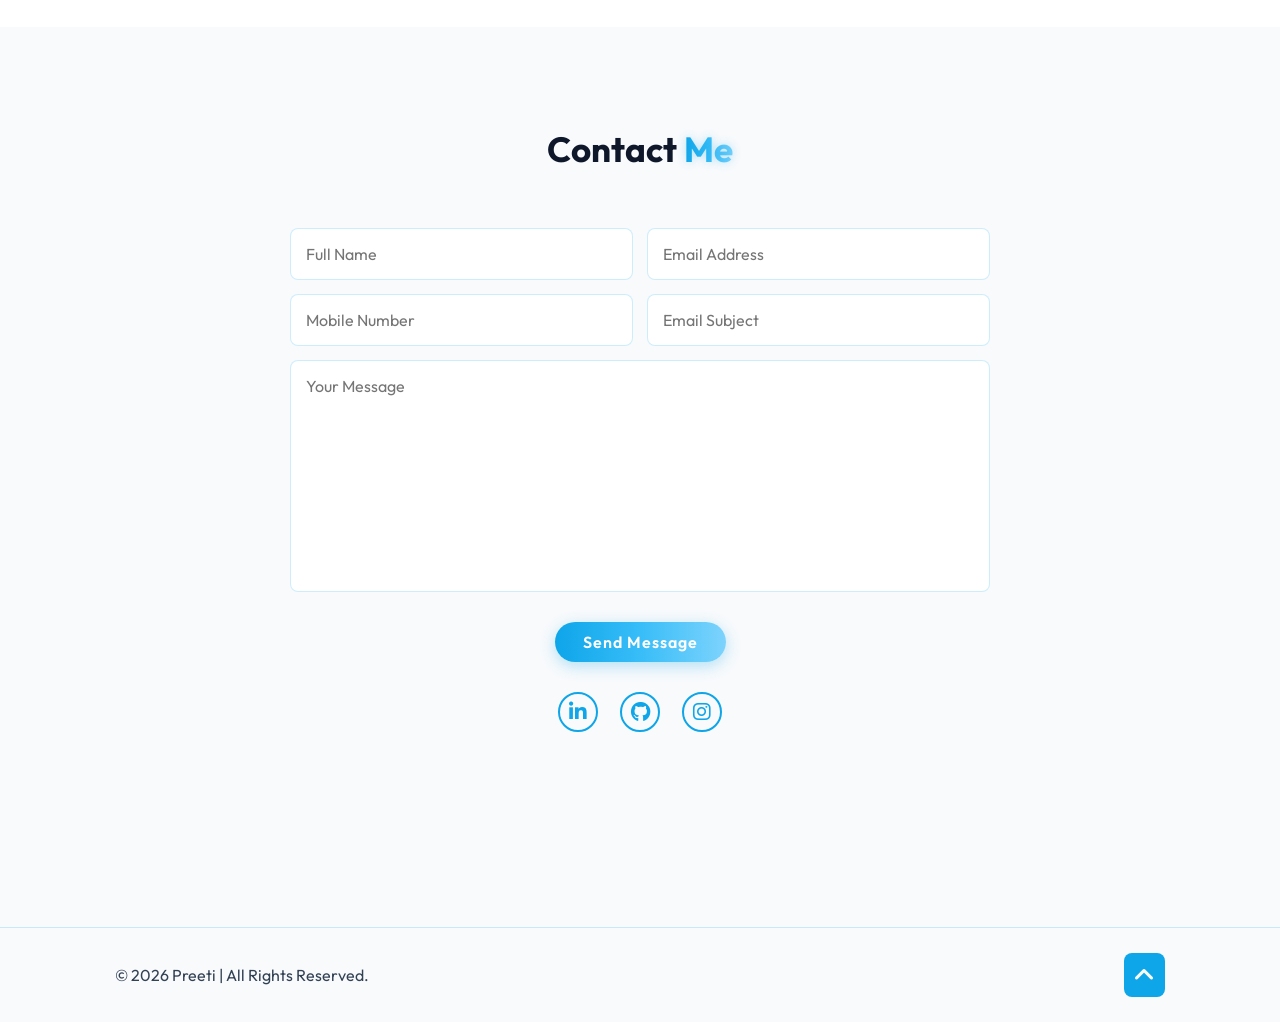
==== commit dd2f3fec: "Force cache bust for new theme" ====
--- a/index.html
+++ b/index.html
@@ -11,7 +11,7 @@
     <link href="https://fonts.googleapis.com/css2?family=Outfit:wght@300;400;600;700&display=swap" rel="stylesheet">
     <!-- Font Awesome for Icons -->
     <link rel="stylesheet" href="https://cdnjs.cloudflare.com/ajax/libs/font-awesome/6.4.0/css/all.min.css">
-    <link rel="stylesheet" href="style.css">
+    <link rel="stylesheet" href="style.css?v=2.0">
 </head>
 
 <body>
--- a/style.css
+++ b/style.css
@@ -46,7 +46,7 @@
 }
 
 .logo {
-    font-size: 2.8rem;
+    font-size: 2.2rem;
     color: #0f172a;
     font-weight: 700;
     cursor: default;
@@ -56,7 +56,7 @@
 }
 
 .navbar a {
-    font-size: 1.7rem;
+    font-size: 1.5rem;
     color: #334155;
     margin-left: 4rem;
     position: relative;
@@ -77,7 +77,7 @@
 
 .heading {
     text-align: center;
-    font-size: 4.5rem;
+    font-size: 3.5rem;
     margin-bottom: 5rem;
     color: #0f172a;
 }
@@ -98,13 +98,13 @@
 }
 
 .home-content h3 {
-    font-size: 3.2rem;
+    font-size: 2.4rem;
     font-weight: 700;
     color: #0f172a;
 }
 
 .home-content h1 {
-    font-size: 5.6rem;
+    font-size: 4.5rem;
     font-weight: 700;
     line-height: 1.3;
     background: var(--neon-gradient);
@@ -215,13 +215,13 @@
 }
 
 .education-box i {
-    font-size: 5rem;
+    font-size: 4rem;
     color: #0ea5e9;
     margin-bottom: 2rem;
 }
 
 .education-box h3 {
-    font-size: 2.2rem;
+    font-size: 1.8rem;
     margin-bottom: 1.5rem;
     color: #0f172a;
 }
@@ -282,14 +282,14 @@
 }
 
 .skill-category i {
-    font-size: 5rem;
+    font-size: 4rem;
     color: var(--main-color);
     margin-bottom: 2rem;
     z-index: 1;
 }
 
 .skill-category h3 {
-    font-size: 2.2rem;
+    font-size: 1.8rem;
     margin-bottom: 1.5rem;
     color: #0f172a;
     z-index: 1;
@@ -333,7 +333,7 @@
 }
 
 .card-icon {
-    font-size: 5rem;
+    font-size: 4rem;
     color: #0ea5e9;
     margin-bottom: 2.5rem;
     display: inline-block;
@@ -343,7 +343,7 @@
 }
 
 .achievement-card h3 {
-    font-size: 2.2rem;
+    font-size: 1.8rem;
     color: #0f172a;
     margin-bottom: 1.5rem;
 }
@@ -385,21 +385,21 @@
 }
 
 .project-box i {
-    font-size: 4rem;
+    font-size: 3.2rem;
     color: #0ea5e9;
     margin-bottom: 2rem;
     text-align: center;
 }
 
 .project-box h3 {
-    font-size: 2.2rem;
+    font-size: 1.8rem;
     margin-bottom: 2rem;
     color: #0f172a;
     text-align: center;
 }
 
 .project-box p {
-    font-size: 1.5rem;
+    font-size: 1.4rem;
     margin-bottom: 2rem;
     color: var(--text-color);
     line-height: 1.6;
